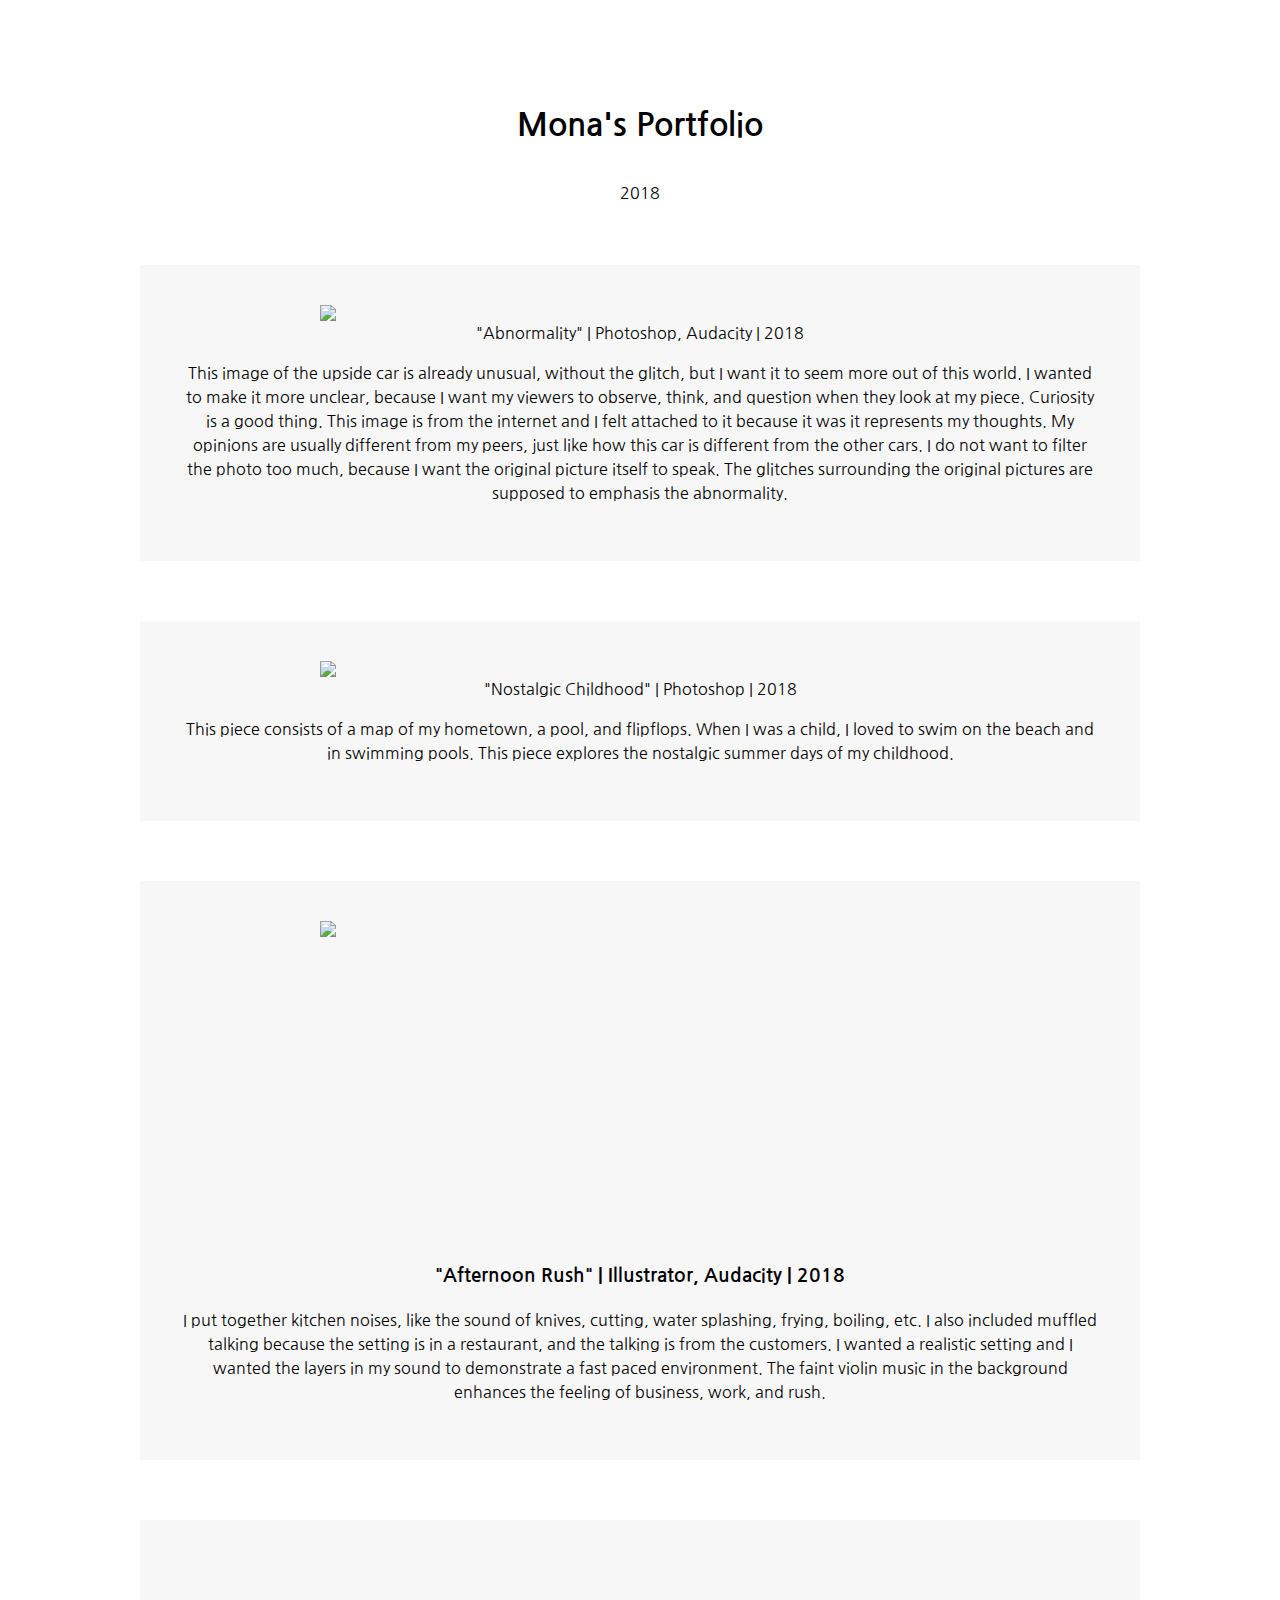
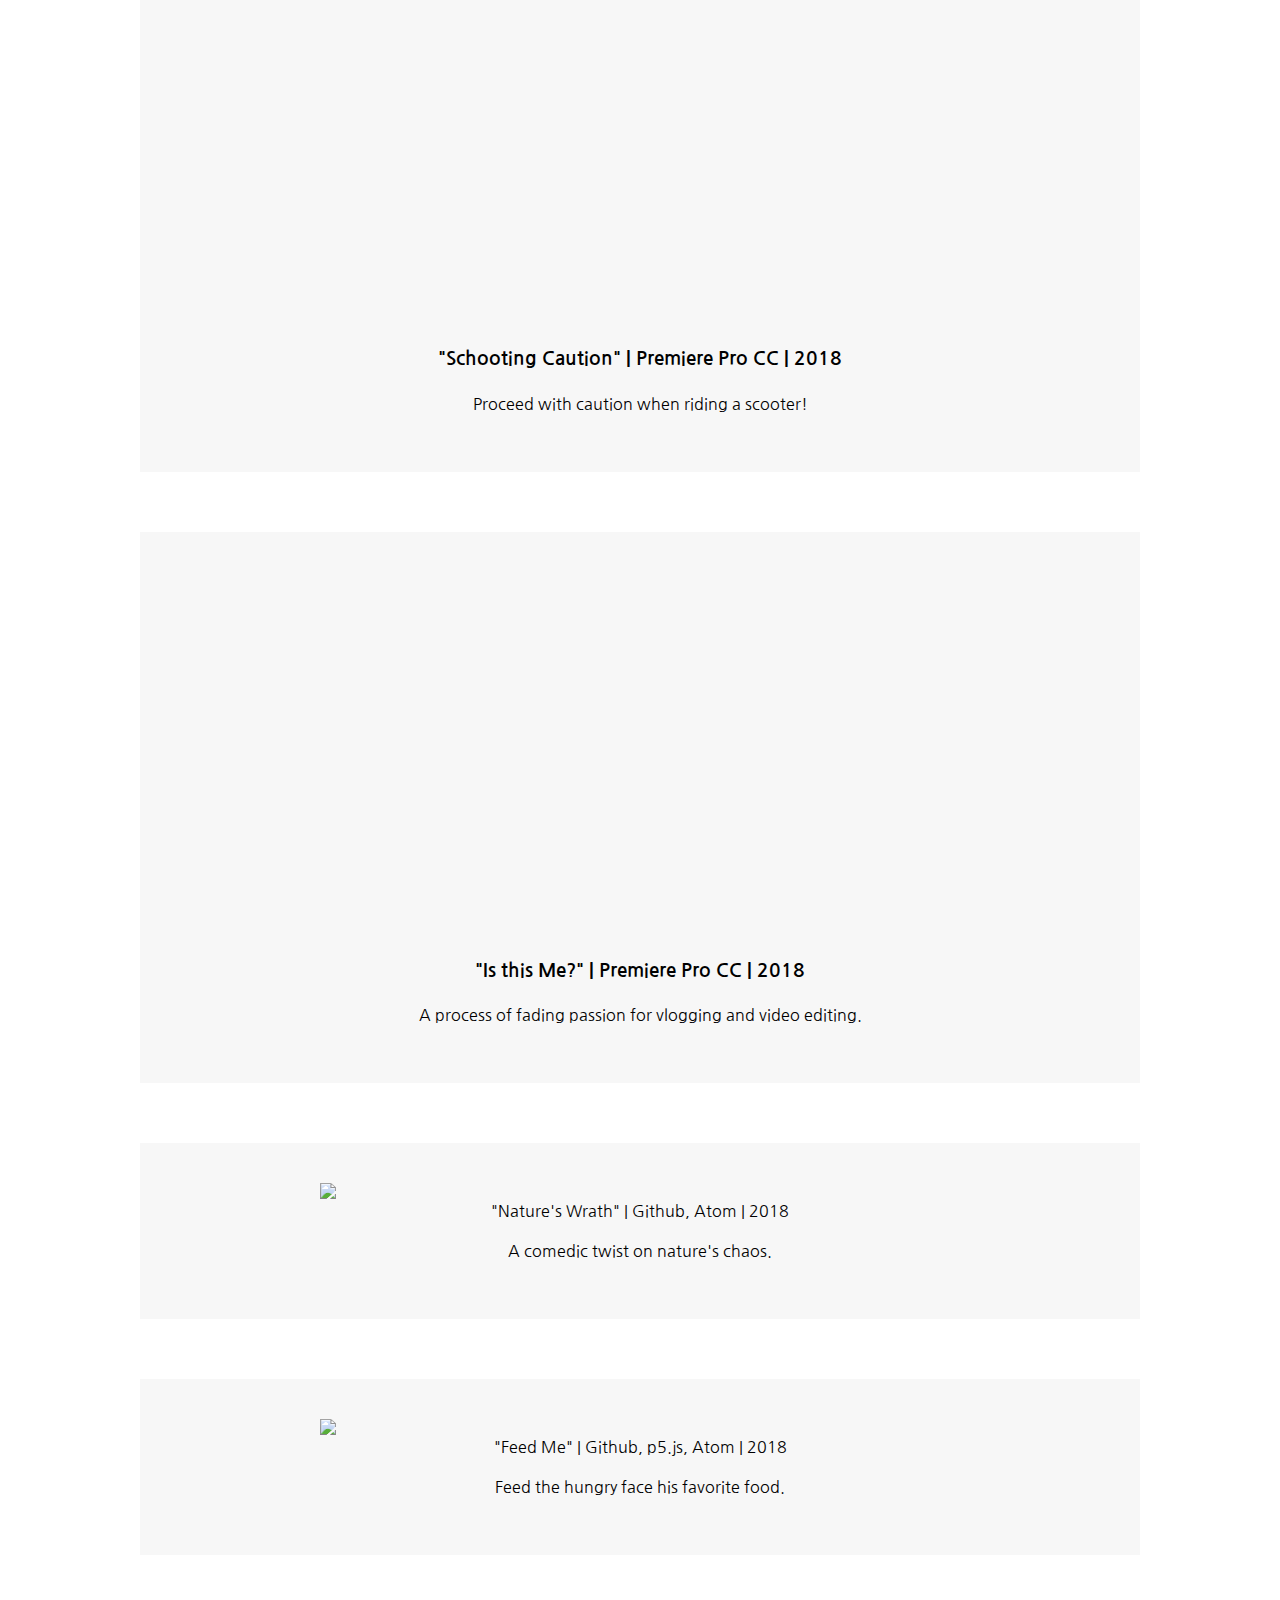
==== portfolio.html @ dbc70015 "x" ====
<!DOCTYPE html>
<html>
  <head>
    <meta charset="utf-8">
    <title>Mona You</title>
    <link rel="stylesheet" type="text/css" href="main.css">
  </head>
  <body>
    <h1>Mona's Portfolio</h1>
    <p>2018</p>
    <div class="portfolio-item">
      <img src="images/You_Mona_GlitchArt.raw" width="640"
      <h3>"Abnormality" | Photoshop, Audacity | 2018</h3>
      <p>This image of the upside car is already unusual, without the glitch, but I want it to seem more out of this world. I wanted to make it more unclear, because I want my viewers to observe, think, and question when they look at my piece. Curiosity is a good thing. This image is from the internet and I felt attached to it because it was it represents my thoughts. My opinions are usually different from my peers, just like how this car is different from the other cars. I do not want to filter the photo too much, because I want the original picture itself to speak. The glitches surrounding the original pictures are supposed to emphasis the abnormality.</p>
    </div>
    <div class="portfolio-item">
    <img src="images/You_Mona_CompositeArt.jpg" width="640"
    <h3>"Nostalgic Childhood" | Photoshop | 2018</h3>
    <p>This piece consists of a map of my hometown, a pool, and flipflops. When I was a child, I loved to swim on the beach and in swimming pools. This piece explores the nostalgic summer days of my childhood.</p>
  </div>
  <div class="portfolio-item">
    <img src="images/You_Mona_Sound_Art.jpg" width="640"
    <br>
    <iframe width="640" height="300" scrolling="no" frameborder="no" allow="autoplay"
    src="https://w.soundcloud.com/player/?url=https%3A//api.soundcloud.com/tracks/502760820&color=%23ff5500&auto_play=false&hide_related=false&show_comments=true&show_user=true&show_reposts=false&show_teaser=true&visual=true"></iframe>
  <h3>"Afternoon Rush" | Illustrator, Audacity | 2018</h3>
  <p>I put together kitchen noises, like the sound of knives, cutting, water splashing, frying, boiling, etc. I also included muffled talking because the setting is in a restaurant, and the talking is from the customers. I wanted a realistic setting and I wanted the layers in my sound to demonstrate a fast paced environment. The faint violin music in the background enhances the feeling of business, work, and rush.</p>
</div>
<div class="portfolio-item">
<iframe src="https://player.vimeo.com/video/293420144" width="640" height="360" frameborder="0" webkitallowfullscreen mozallowfullscreen allowfullscreen></iframe>
<h3>"Schooting Caution" | Premiere Pro CC | 2018</h3>
<p>Proceed with caution when riding a scooter!</p>
</div>
<div class="portfolio-item">
<iframe src="https://player.vimeo.com/video/294201843" width="640" height="360" frameborder="0" webkitallowfullscreen mozallowfullscreen allowfullscreen></iframe>
<h3>"Is this Me?" | Premiere Pro CC | 2018</h3>
<p>A process of fading passion for vlogging and video editing.</p>
</div>
<div class="portfolio-item">
<img src="images/Net Art.png" width="640"
<h3>"Nature's Wrath" | Github, Atom | 2018</h3>
<p><a href="https://monayou.github.io/netart/">A comedic twist on nature's chaos.</a></p>
</div>
<div class="portfolio-item">
<img src="images/Code Art.png" width="640"
<h3>"Feed Me" | Github, p5.js, Atom | 2018</h3>
<p><a href="https://monayou.github.io/code-art/">Feed the hungry face his favorite food.</a></p>
  </body>
</html>
---- main.css ----
@import url('https://fonts.googleapis.com/css?family=Nanum+Gothic');


body {
  margin: 30px auto;
  max-width: 1000px;
  font-family: 'Nanum Gothic', sans-serif;
  line-height: 1.5;
  padding: 30px 20px;
  text-align: center;
  align-content:  center;

}

h1 {
  padding: 20px 0px 10px 0px;
}
  a {
color: #000000;
text-decoration: none;
}

/* Centers images */

img {
display: block;
margin: 0px auto;
}

/* When you put a period in front of a CSS declaration, it indicates you are
creating a new class. We can apply this to div elements to create different
portfolio entries */

.portfolio-item {
margin-top: 60px;
padding: 40px;
background-color: #f7f7f7;
}

body {
  background-image: url(images/Background.jpg);
  background-repeat: repeat;
  background-size: cover;
}

.statement-item {
margin-top: 60px;
padding: 40px;
background-color: #f7f7f7;
}

body {
  background-image: url(images/Background.jpg);
  background-repeat: repeat;
  background-size: cover;
}
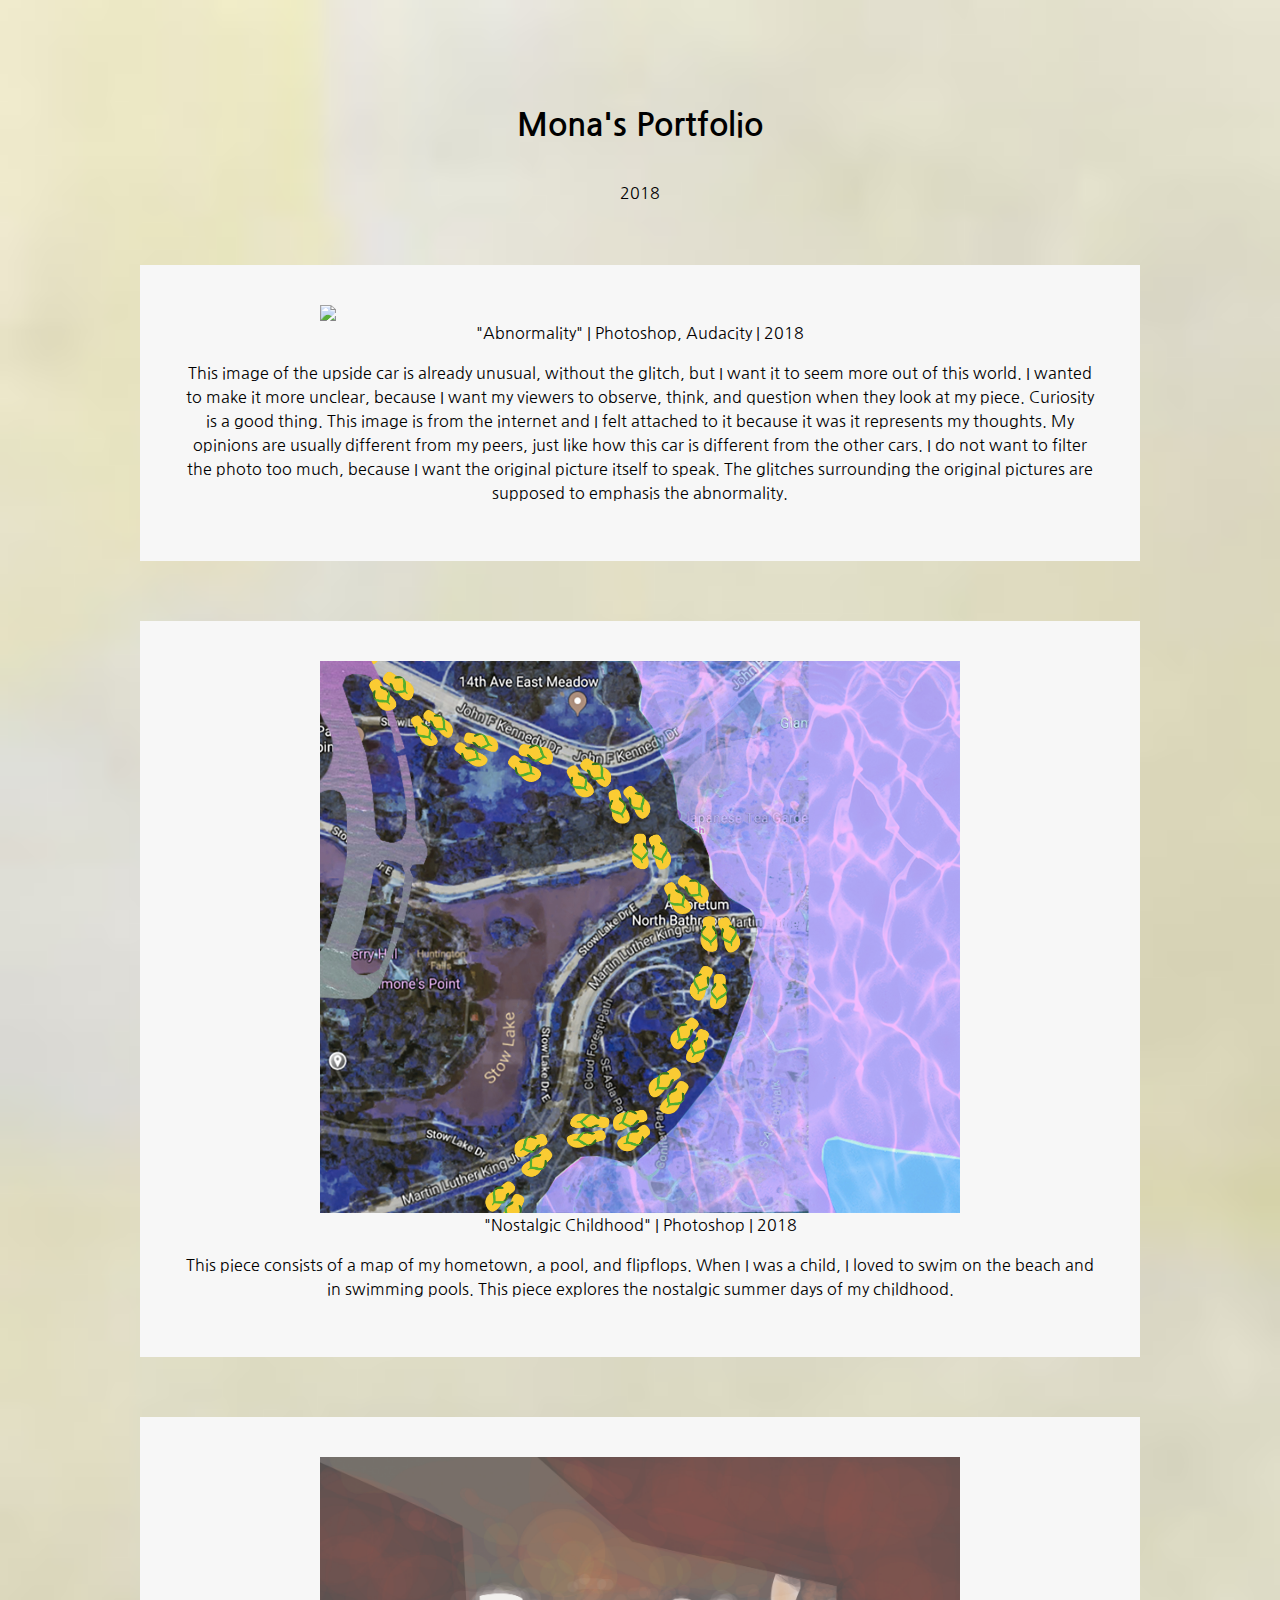
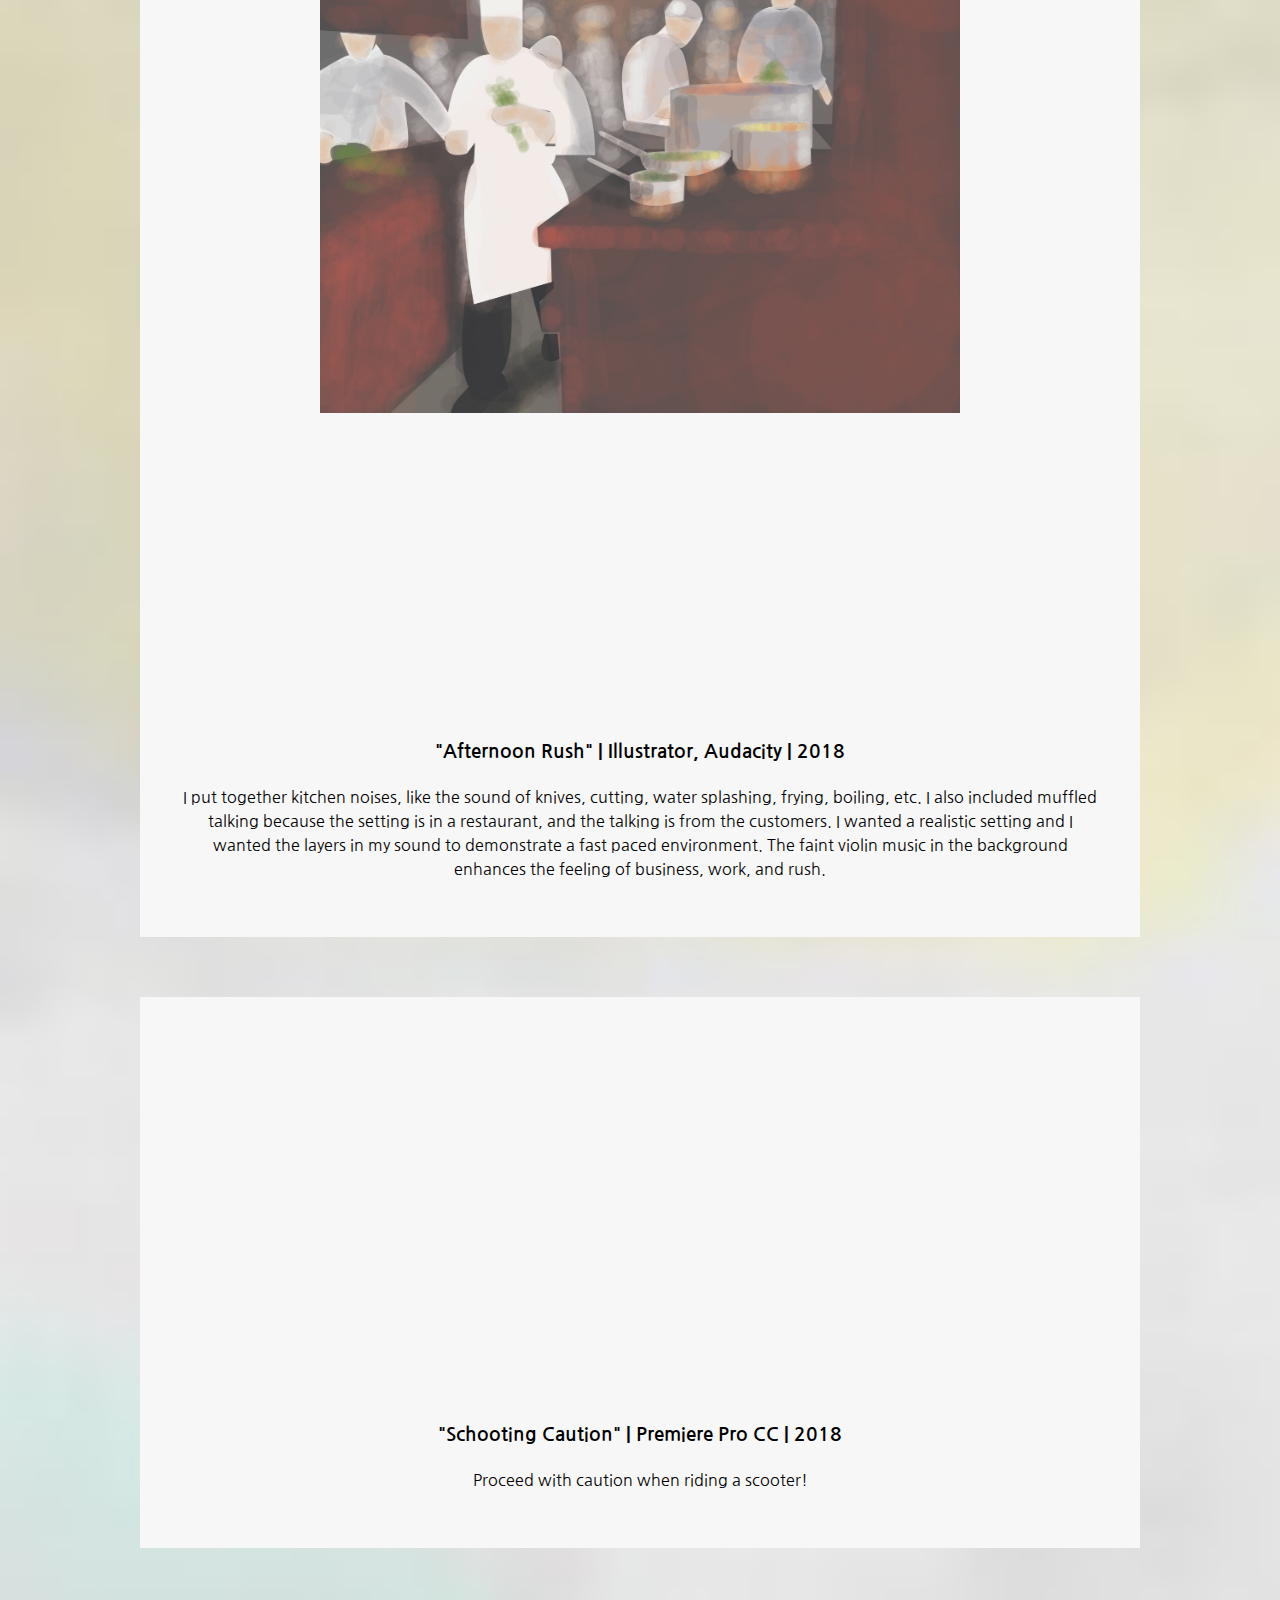
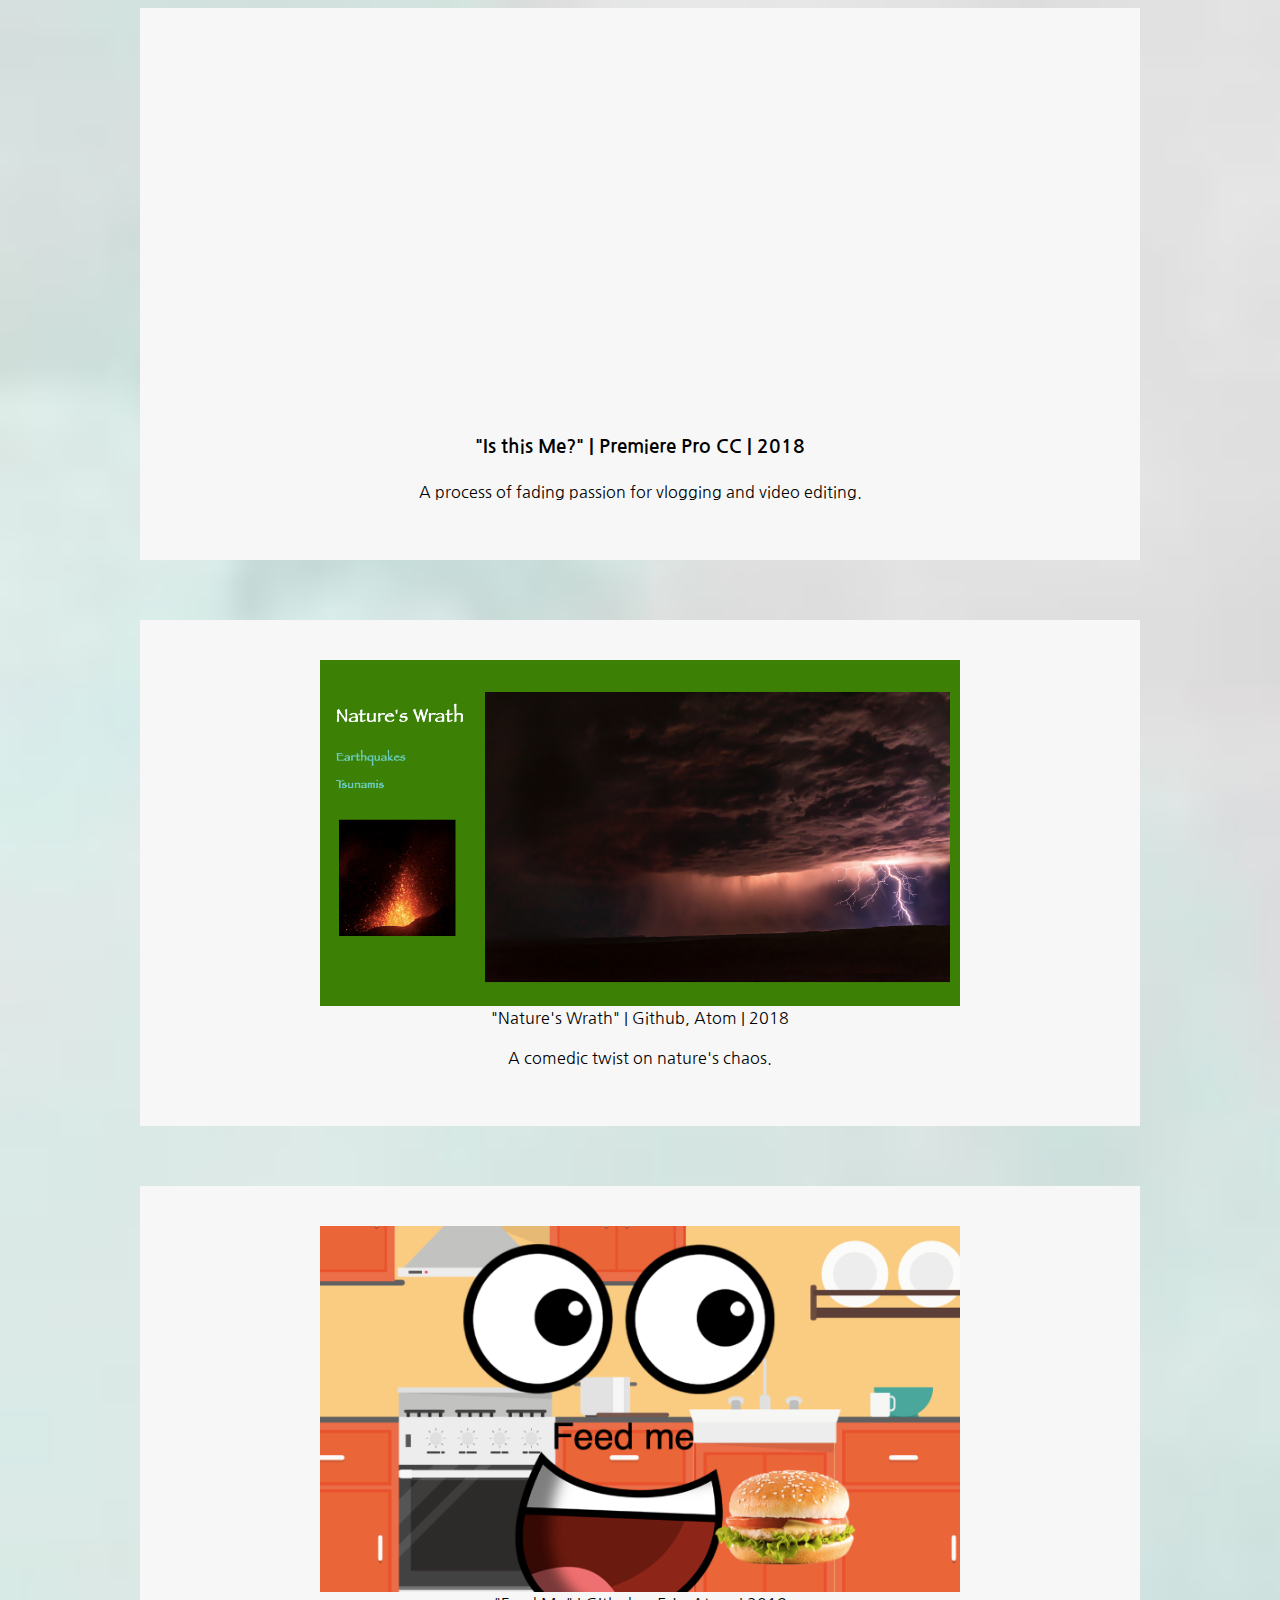
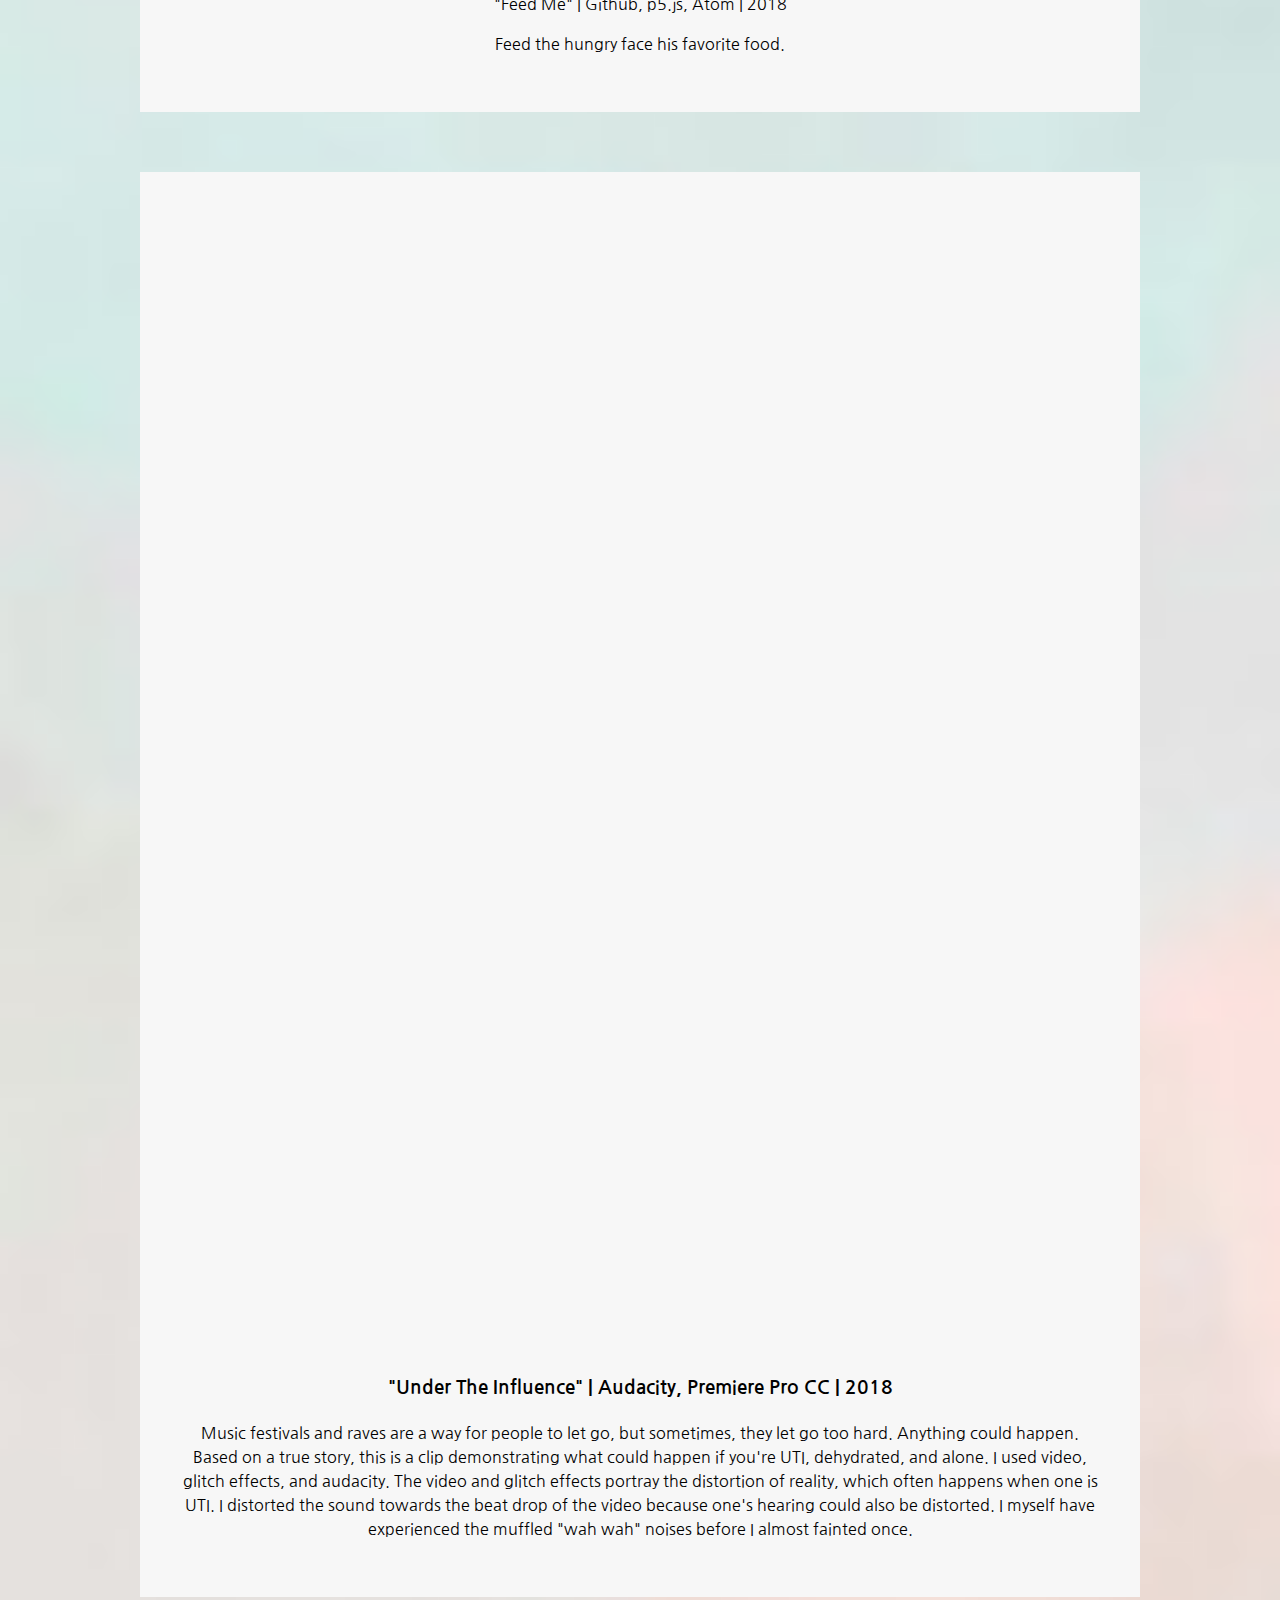
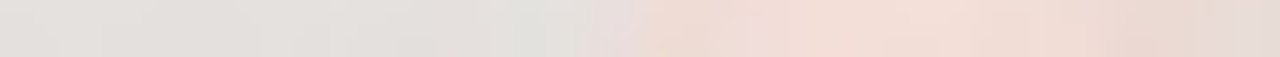
==== commit 8caddfb5: "d" ====
--- a/portfolio.html
+++ b/portfolio.html
@@ -45,5 +45,11 @@
 <img src="images/Code Art.png" width="640"
 <h3>"Feed Me" | Github, p5.js, Atom | 2018</h3>
 <p><a href="https://monayou.github.io/code-art/">Feed the hungry face his favorite food.</a></p>
+</div>
+<div class="portfolio-item">
+<iframe src="https://player.vimeo.com/video/306619645" width="640" height="1138" frameborder="0" webkitallowfullscreen mozallowfullscreen allowfullscreen></iframe><h3>"Under The Influence" | Audacity, Premiere Pro CC | 2018</h3>
+<p><a href="https://monayou.github.io/code-art/">Music festivals and raves are a way for people to let go, but sometimes, they let go too hard. Anything could happen. Based on a true story, this is a clip demonstrating what could happen if you're UTI, dehydrated, and alone. I used video, glitch effects, and audacity. The video and glitch effects portray the distortion of reality, which often happens when one is UTI. I distorted the sound towards the beat drop of the video because one's hearing could also be distorted. I myself have experienced the muffled "wah wah" noises before I almost fainted once.
+</a></p>
+
   </body>
 </html>
